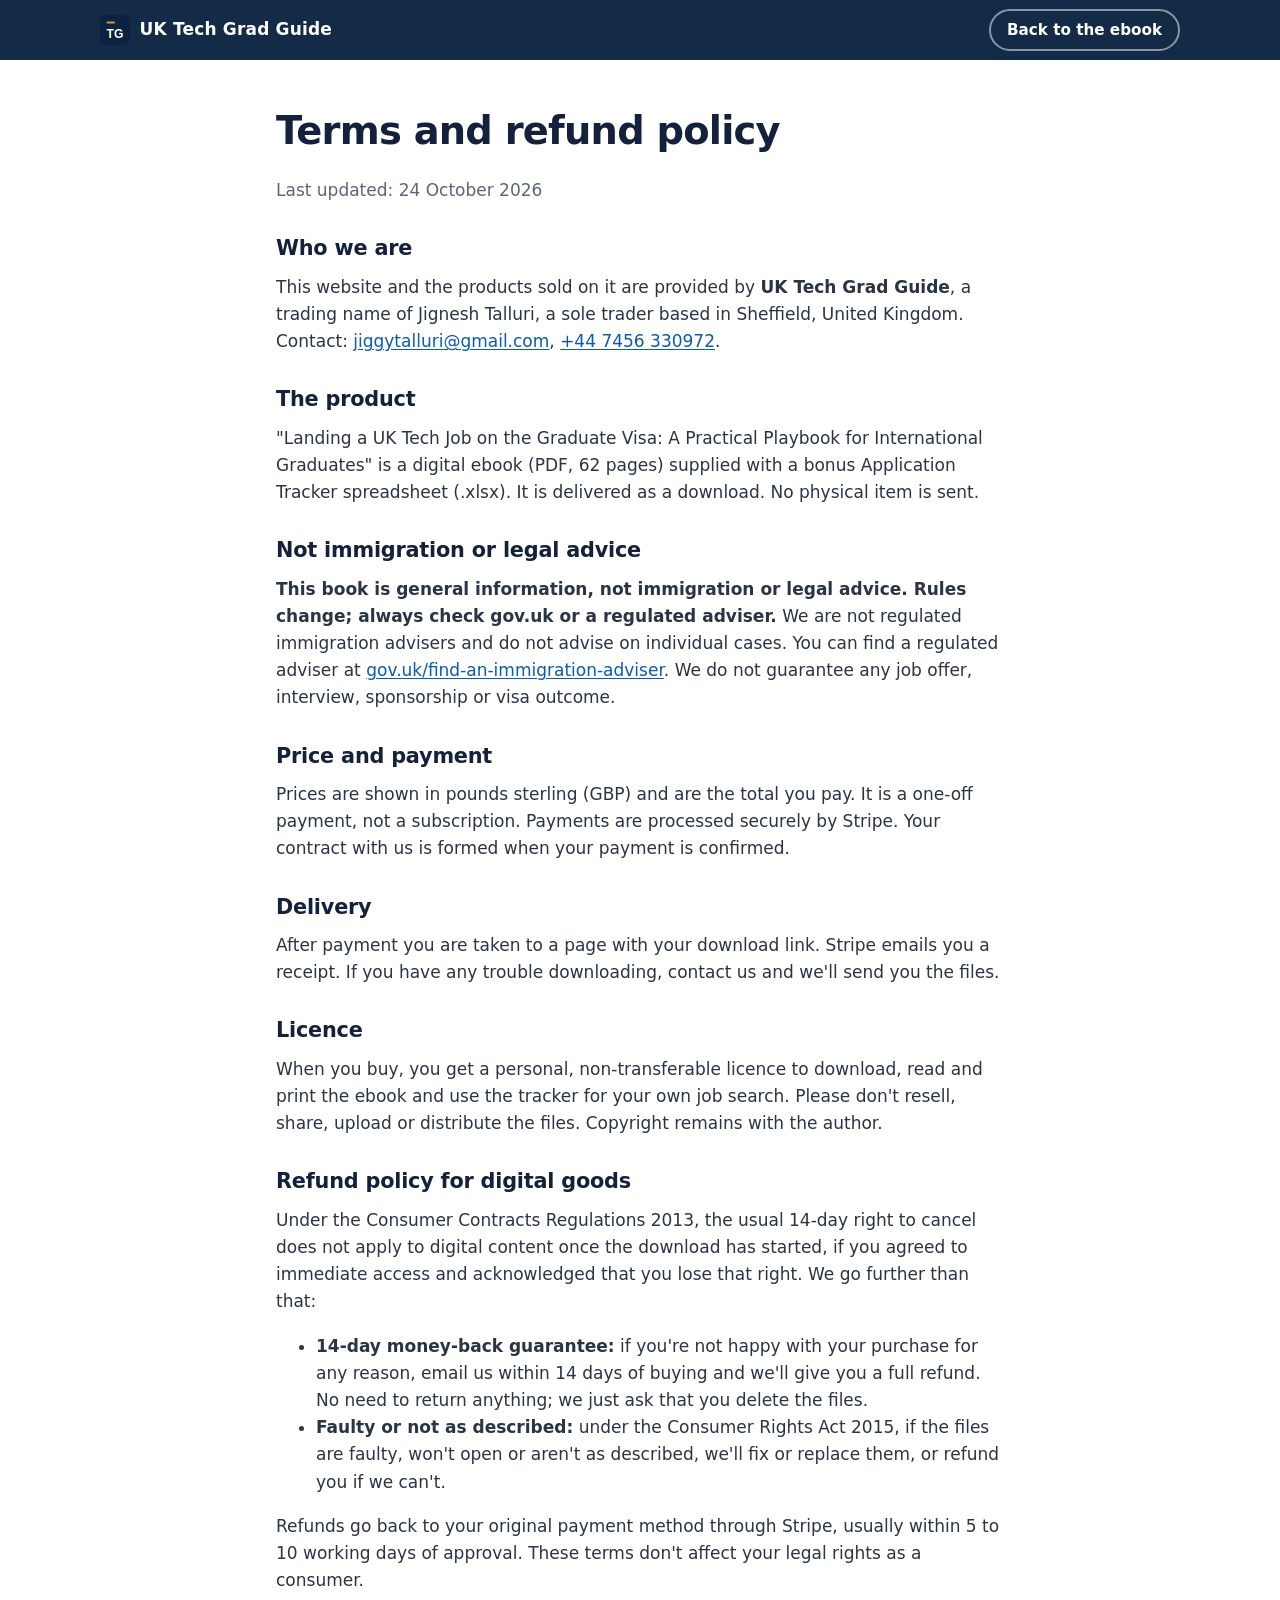
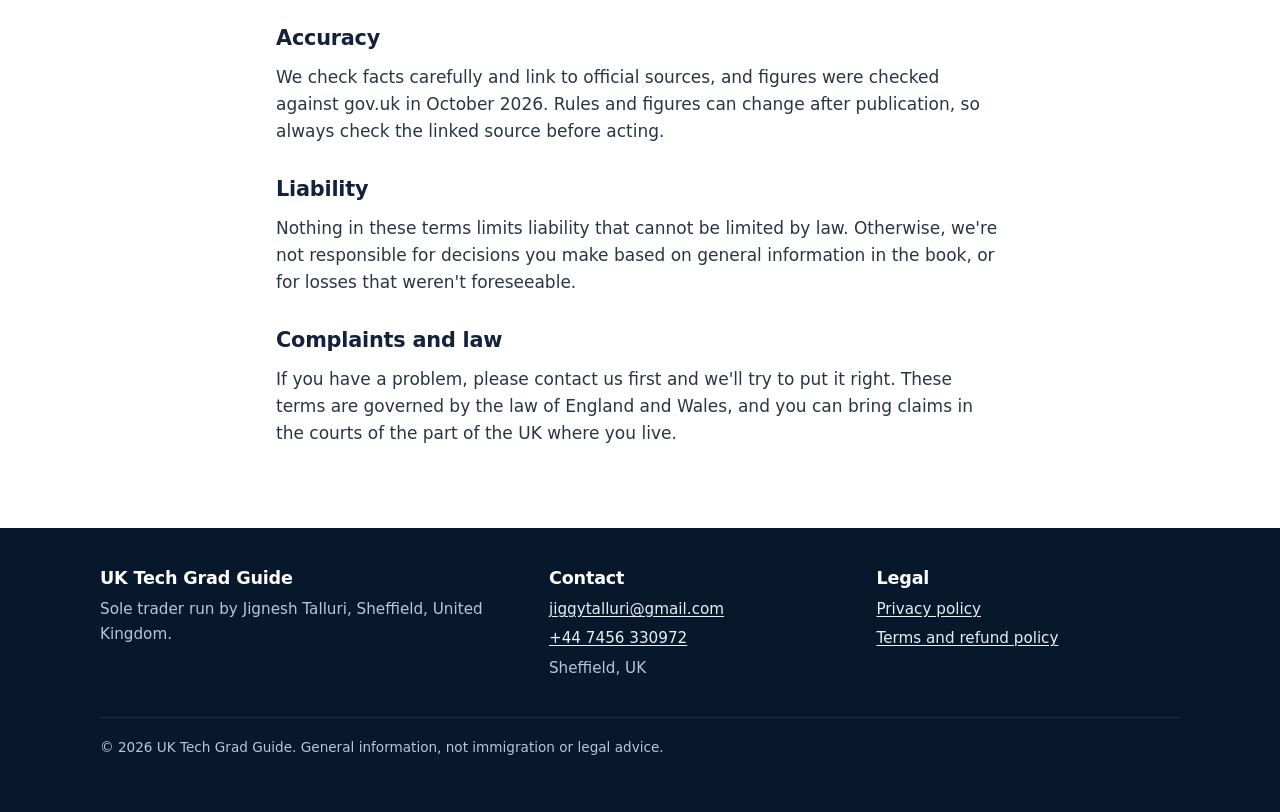
==== terms.html @ 5eda6a31 "Publish the UK Tech Grad Guide static site at the repository root. Keep the Stripe and download plac" ====
<!DOCTYPE html>
<html lang="en-GB">
<head>
<meta charset="utf-8">
<meta name="viewport" content="width=device-width, initial-scale=1">
<title>Terms and refund policy | UK Tech Grad Guide</title>
<meta name="description" content="Terms of sale and refund policy for UK Tech Grad Guide digital products.">
<meta name="theme-color" content="#0b2340">
<link rel="icon" href="assets/favicon.svg" type="image/svg+xml">
<link rel="stylesheet" href="assets/style.css">
</head>
<body>
<a class="skip" href="#main">Skip to content</a>
<header class="site-header">
  <div class="wrap">
    <a class="brand" href="index.html" aria-label="UK Tech Grad Guide, home">
      <img src="assets/favicon.svg" alt="" width="30" height="30">
      <span>UK Tech Grad Guide</span>
    </a>
    <a class="btn btn-sm btn-ghost" href="index.html">Back to the ebook</a>
  </div>
</header>
<main id="main" class="legal">
  <div class="wrap">
    <h1>Terms and refund policy</h1>
    <p class="updated">Last updated: 24 October 2026</p>

    <h2>Who we are</h2>
    <p>This website and the products sold on it are provided by <strong>UK Tech Grad Guide</strong>, a trading name of Jignesh Talluri, a sole trader based in Sheffield, United Kingdom. Contact: <a href="mailto:jiggytalluri@gmail.com">jiggytalluri@gmail.com</a>, <a href="tel:+447456330972">+44&nbsp;7456&nbsp;330972</a>.</p>

    <h2>The product</h2>
    <p>"Landing a UK Tech Job on the Graduate Visa: A Practical Playbook for International Graduates" is a digital ebook (PDF, 62 pages) supplied with a bonus Application Tracker spreadsheet (.xlsx). It is delivered as a download. No physical item is sent.</p>

    <h2>Not immigration or legal advice</h2>
    <p><strong>This book is general information, not immigration or legal advice. Rules change; always check gov.uk or a regulated adviser.</strong> We are not regulated immigration advisers and do not advise on individual cases. You can find a regulated adviser at <a href="https://www.gov.uk/find-an-immigration-adviser">gov.uk/find-an-immigration-adviser</a>. We do not guarantee any job offer, interview, sponsorship or visa outcome.</p>

    <h2>Price and payment</h2>
    <p>Prices are shown in pounds sterling (GBP) and are the total you pay. It is a one-off payment, not a subscription. Payments are processed securely by Stripe. Your contract with us is formed when your payment is confirmed.</p>

    <h2>Delivery</h2>
    <p>After payment you are taken to a page with your download link. Stripe emails you a receipt. If you have any trouble downloading, contact us and we'll send you the files.</p>

    <h2>Licence</h2>
    <p>When you buy, you get a personal, non-transferable licence to download, read and print the ebook and use the tracker for your own job search. Please don't resell, share, upload or distribute the files. Copyright remains with the author.</p>

    <h2 id="refunds">Refund policy for digital goods</h2>
    <p>Under the Consumer Contracts Regulations 2013, the usual 14-day right to cancel does not apply to digital content once the download has started, if you agreed to immediate access and acknowledged that you lose that right. We go further than that:</p>
    <ul>
      <li><strong>14-day money-back guarantee:</strong> if you're not happy with your purchase for any reason, email us within 14 days of buying and we'll give you a full refund. No need to return anything; we just ask that you delete the files.</li>
      <li><strong>Faulty or not as described:</strong> under the Consumer Rights Act 2015, if the files are faulty, won't open or aren't as described, we'll fix or replace them, or refund you if we can't.</li>
    </ul>
    <p>Refunds go back to your original payment method through Stripe, usually within 5 to 10 working days of approval. These terms don't affect your legal rights as a consumer.</p>

    <h2>Accuracy</h2>
    <p>We check facts carefully and link to official sources, and figures were checked against gov.uk in October 2026. Rules and figures can change after publication, so always check the linked source before acting.</p>

    <h2>Liability</h2>
    <p>Nothing in these terms limits liability that cannot be limited by law. Otherwise, we're not responsible for decisions you make based on general information in the book, or for losses that weren't foreseeable.</p>

    <h2>Complaints and law</h2>
    <p>If you have a problem, please contact us first and we'll try to put it right. These terms are governed by the law of England and Wales, and you can bring claims in the courts of the part of the UK where you live.</p>
  </div>
</main>
<footer class="site-footer">
  <div class="wrap">
    <div class="foot-grid">
      <div>
        <h2>UK Tech Grad Guide</h2>
        <p>Sole trader run by Jignesh Talluri, Sheffield, United Kingdom.</p>
      </div>
      <div>
        <h2>Contact</h2>
        <ul>
          <li><a href="mailto:jiggytalluri@gmail.com">jiggytalluri@gmail.com</a></li>
          <li><a href="tel:+447456330972">+44&nbsp;7456&nbsp;330972</a></li>
          <li>Sheffield, UK</li>
        </ul>
      </div>
      <div>
        <h2>Legal</h2>
        <ul>
          <li><a href="privacy.html">Privacy policy</a></li>
          <li><a href="terms.html">Terms and refund policy</a></li>
        </ul>
      </div>
    </div>
    <p class="copyright">© 2026 UK Tech Grad Guide. General information, not immigration or legal advice.</p>
  </div>
</footer>
</body>
</html>
---- assets/style.css ----
:root{
  --navy:#0b2340;--navy-2:#0f2f55;--ink:#14213d;--text:#2b3445;--muted:#5b6678;
  --bg:#ffffff;--soft:#f4f7fb;--line:#dde4ee;--accent:#f28c28;--accent-dk:#c86a0e;
  --teal:#2bb3a3;--radius:14px;--maxw:1120px;
  --font:system-ui,-apple-system,"Segoe UI",Roboto,"Inter","Helvetica Neue",Arial,sans-serif;
}
*,*::before,*::after{box-sizing:border-box}
html{scroll-behavior:smooth;-webkit-text-size-adjust:100%}
@media (prefers-reduced-motion:reduce){html{scroll-behavior:auto}*{transition:none!important}}
body{margin:0;font-family:var(--font);color:var(--text);background:var(--bg);line-height:1.6;font-size:1.0625rem}
img{max-width:100%;height:auto;display:block}
a{color:#0b5cad;text-underline-offset:2px}
a:hover{color:#063f78}
:focus-visible{outline:3px solid var(--accent);outline-offset:3px;border-radius:4px}
h1,h2,h3{color:var(--ink);line-height:1.2;margin:0 0 .6em}
h1{font-size:clamp(2rem,5.5vw,3.2rem);letter-spacing:-.02em}
h2{font-size:clamp(1.6rem,3.6vw,2.2rem);letter-spacing:-.01em}
h3{font-size:1.15rem}
p{margin:0 0 1em}
.wrap{max-width:var(--maxw);margin:0 auto;padding:0 1.25rem}
.skip{position:absolute;left:-999px;top:0;background:#fff;padding:.6rem 1rem;z-index:100}
.skip:focus{left:1rem;top:1rem}
.visually-hidden{position:absolute!important;width:1px;height:1px;overflow:hidden;clip:rect(0 0 0 0);white-space:nowrap}

/* header */
.site-header{position:sticky;top:0;z-index:50;background:rgba(11,35,64,.96);backdrop-filter:saturate(1.4) blur(6px);color:#fff}
.site-header .wrap{display:flex;align-items:center;justify-content:space-between;gap:1rem;min-height:60px}
.brand{display:flex;align-items:center;gap:.6rem;color:#fff;text-decoration:none;font-weight:800;letter-spacing:.01em}
.brand:hover{color:#fff}
.brand img{width:30px;height:30px}
.nav{display:none;gap:1.4rem}
.nav a{color:#d6e2f0;text-decoration:none;font-size:.95rem}
.nav a:hover{color:#fff}
@media (min-width:860px){.nav{display:flex}}

/* buttons */
.btn{display:inline-flex;align-items:center;justify-content:center;gap:.5rem;background:var(--accent);color:#1a1205;font-weight:800;text-decoration:none;padding:.85rem 1.4rem;border-radius:999px;border:2px solid var(--accent);transition:transform .15s,background .15s;min-height:48px}
.btn:hover{background:#ff9d3d;color:#1a1205;transform:translateY(-1px)}
.btn-sm{padding:.45rem 1rem;min-height:40px;font-size:.95rem}
.btn-ghost{background:transparent;color:#fff;border-color:rgba(255,255,255,.5)}
.btn-ghost:hover{background:rgba(255,255,255,.1);color:#fff}
.btn-lg{font-size:1.1rem;padding:1rem 1.8rem}

/* hero */
.hero{background:radial-gradient(1200px 500px at 80% 10%,#1d4a7a 0%,transparent 60%),linear-gradient(180deg,var(--navy) 0%,#07182d 100%);color:#e6eef8;padding:3rem 0 3.5rem;overflow:hidden}
.hero-grid{display:grid;gap:2.5rem;align-items:center}
@media (min-width:900px){.hero-grid{grid-template-columns:1.15fr .85fr}.hero{padding:4.5rem 0 5rem}}
.eyebrow{display:inline-block;font-size:.8rem;font-weight:800;letter-spacing:.14em;text-transform:uppercase;color:#8fe0d5;margin-bottom:1rem}
.hero h1{color:#fff}
.hero .sub{font-size:1.15rem;color:#c9d7e8;max-width:40rem}
.hero .brandline{font-weight:700;color:#fff}
.price{display:flex;align-items:baseline;gap:.75rem;flex-wrap:wrap;margin:1.5rem 0 1.2rem}
.price .now{font-size:2.4rem;font-weight:900;color:#fff}
.price .was{font-size:1.2rem;color:#9fb1c7}
.price .tag{font-size:.8rem;font-weight:800;text-transform:uppercase;letter-spacing:.08em;background:rgba(43,179,163,.18);color:#8fe0d5;border:1px solid rgba(143,224,213,.35);padding:.2rem .6rem;border-radius:999px}
.cta-row{display:flex;flex-wrap:wrap;gap:.8rem;align-items:center}
.fine{font-size:.9rem;color:#a9bbd0;margin-top:1rem}
.hero-facts{list-style:none;padding:0;margin:1.6rem 0 0;display:flex;flex-wrap:wrap;gap:.5rem 1.2rem;font-size:.95rem;color:#c9d7e8}
.hero-facts li::before{content:"✓";color:var(--teal);font-weight:900;margin-right:.4rem}
.cover{position:relative;max-width:360px;margin:0 auto;perspective:1200px}
.cover picture,.cover img{border-radius:6px 12px 12px 6px}
.cover img{box-shadow:0 30px 60px rgba(0,0,0,.5),0 0 0 1px rgba(255,255,255,.06);transform:rotateY(-8deg);transform-origin:left center}
.cover::before{content:"";position:absolute;left:0;top:0;bottom:0;width:10px;background:linear-gradient(90deg,rgba(0,0,0,.35),transparent);z-index:2;border-radius:6px 0 0 6px}

/* sections */
section{padding:4rem 0}
.section-soft{background:var(--soft)}
.lead{font-size:1.15rem;color:var(--muted);max-width:46rem}
.grid{display:grid;gap:1.2rem}
@media (min-width:700px){.grid-2{grid-template-columns:repeat(2,1fr)}.grid-3{grid-template-columns:repeat(3,1fr)}}
.card{background:#fff;border:1px solid var(--line);border-radius:var(--radius);padding:1.4rem}
.card h3{margin-bottom:.4rem}
.card p{margin:0;color:var(--muted)}
.icon{width:44px;height:44px;border-radius:12px;display:grid;place-items:center;background:#fff3e6;color:var(--accent-dk);font-size:1.3rem;margin-bottom:.8rem}
.notfor{margin-top:1.5rem;padding:1rem 1.2rem;border-left:4px solid var(--line);color:var(--muted);background:#fff;border-radius:0 10px 10px 0}

/* chapters */
.chapters{list-style:none;padding:0;margin:2rem 0 0;display:grid;gap:.8rem;counter-reset:ch}
@media (min-width:800px){.chapters{grid-template-columns:repeat(2,1fr)}}
.chapters li{display:flex;gap:1rem;background:#fff;border:1px solid var(--line);border-radius:12px;padding:1rem 1.1rem}
.chapters .num{flex:0 0 auto;width:2.4rem;height:2.4rem;border-radius:10px;background:var(--navy);color:#fff;display:grid;place-items:center;font-weight:800}
.chapters h3{font-size:1.02rem;margin:0 0 .2rem}
.chapters p{margin:0;font-size:.95rem;color:var(--muted)}

/* what you get */
.get{display:grid;gap:1.2rem}
@media (min-width:800px){.get{grid-template-columns:1fr 1fr}}
.get .card{padding:1.6rem}
.checks{list-style:none;padding:0;margin:1rem 0 0}
.checks li{padding-left:1.7rem;position:relative;margin:.45rem 0}
.checks li::before{content:"✓";position:absolute;left:0;color:var(--teal);font-weight:900}
.stats{display:grid;grid-template-columns:repeat(2,1fr);gap:.8rem;margin-top:1.5rem}
@media (min-width:700px){.stats{grid-template-columns:repeat(4,1fr)}}
.stat{background:var(--navy);color:#fff;border-radius:12px;padding:1rem;text-align:center}
.stat b{display:block;font-size:1.7rem;line-height:1.1}
.stat span{font-size:.85rem;color:#c3d2e4}

/* sample */
.sample{background:#fff;border:1px solid var(--line);border-radius:var(--radius);padding:1.5rem;max-width:52rem;margin:1.5rem auto 0;box-shadow:0 10px 30px rgba(20,33,61,.06)}
@media (min-width:700px){.sample{padding:2.2rem 2.6rem}}
.sample .chap{font-size:.8rem;font-weight:800;letter-spacing:.12em;text-transform:uppercase;color:var(--accent-dk)}
.sample h3{font-size:1.3rem;margin-top:.3rem}
.sample h4{margin:1.6rem 0 .5rem;color:var(--ink);font-size:1.05rem}
.ba{display:grid;gap:.8rem}
@media (min-width:700px){.ba{grid-template-columns:1fr 1fr}}
.ba blockquote{margin:0;padding:1rem 1.1rem;border-radius:10px;font-size:.97rem}
.ba .before{background:#fdf0f0;border-left:4px solid #d9534f}
.ba .after{background:#eefaf7;border-left:4px solid var(--teal)}
.ba .lbl{display:block;font-size:.75rem;font-weight:800;letter-spacing:.1em;text-transform:uppercase;margin-bottom:.35rem;color:var(--muted)}
.callout{background:#fff8ef;border:1px solid #f6d3ab;border-radius:10px;padding:1rem 1.1rem;margin:1.2rem 0}
.callout strong{color:var(--ink)}
.prompt{background:#0f1d33;color:#dce7f5;border-radius:10px;padding:1rem 1.1rem;font-family:ui-monospace,SFMono-Regular,Menlo,Consolas,monospace;font-size:.9rem;white-space:pre-wrap;overflow-wrap:anywhere}
.sample-end{text-align:center;margin-top:1.8rem;color:var(--muted)}

/* buy band */
.buy-band{background:linear-gradient(135deg,var(--navy) 0%,var(--navy-2) 100%);color:#e6eef8;text-align:center}
.buy-band h2{color:#fff}
.buy-band .price{justify-content:center}
.buy-band .fine{color:#b6c6d9}

/* disclaimer */
.disclaimer{background:#fff8ef;border:2px solid var(--accent);border-radius:var(--radius);padding:1.2rem 1.4rem;margin:0 0 2rem}
.disclaimer p{margin:.3rem 0 0}
.disclaimer strong{color:var(--ink)}

/* faq */
.faq{max-width:52rem}
.faq details{border:1px solid var(--line);border-radius:12px;background:#fff;margin:.7rem 0}
.faq summary{cursor:pointer;padding:1rem 1.2rem;font-weight:700;color:var(--ink);list-style:none;display:flex;justify-content:space-between;gap:1rem}
.faq summary::-webkit-details-marker{display:none}
.faq summary::after{content:"+";font-size:1.4rem;line-height:1;color:var(--accent-dk)}
.faq details[open] summary::after{content:"–"}
.faq .ans{padding:0 1.2rem 1.1rem;color:var(--text)}
.faq .ans p:last-child{margin:0}

/* contact */
.contact-grid{display:grid;gap:1rem}
@media (min-width:700px){.contact-grid{grid-template-columns:repeat(3,1fr)}}
.contact-grid .card a{font-weight:700;word-break:break-word}

/* footer */
.site-footer{background:#07182d;color:#b7c6d8;padding:2.5rem 0;font-size:.95rem}
.site-footer a{color:#e6eef8}
.foot-grid{display:grid;gap:1.5rem}
@media (min-width:800px){.foot-grid{grid-template-columns:1.4fr 1fr 1fr}}
.site-footer h2{font-size:1.1rem;color:#fff;margin-bottom:.5rem}
.site-footer ul{list-style:none;padding:0;margin:0}
.site-footer li{margin:.3rem 0}
.copyright{border-top:1px solid rgba(255,255,255,.1);margin-top:2rem;padding-top:1.2rem;font-size:.85rem}

/* sticky mobile buy */
.mobile-buy{position:fixed;left:0;right:0;bottom:0;z-index:40;background:rgba(7,24,45,.97);padding:.6rem 1rem calc(.6rem + env(safe-area-inset-bottom));display:flex;align-items:center;justify-content:space-between;gap:1rem;color:#fff;transform:translateY(110%);transition:transform .25s}
.mobile-buy.show{transform:none}
.mobile-buy .p{font-weight:800}
.mobile-buy .p s{color:#9fb1c7;font-weight:400;margin-left:.3rem;font-size:.9rem}
@media (min-width:860px){.mobile-buy{display:none}}

/* legal pages */
.legal{padding:3rem 0 4rem}
.legal .wrap{max-width:48rem}
.legal h1{font-size:clamp(1.8rem,4vw,2.4rem)}
.legal h2{font-size:1.3rem;margin-top:2rem}
.legal .updated{color:var(--muted)}
.thanks{padding:4rem 0;text-align:center}
.thanks .wrap{max-width:40rem}
.thanks .tick{width:72px;height:72px;border-radius:50%;background:#eefaf7;color:var(--teal);display:grid;place-items:center;font-size:2.2rem;margin:0 auto 1.2rem;border:2px solid var(--teal)}
.thanks .card{text-align:left;margin-top:2rem}
.mt-1{margin-top:1rem}.mt-15{margin-top:1.5rem}.mt-2{margin-top:2rem}
.muted{color:var(--muted)}.center{margin-left:auto;margin-right:auto}.left{text-align:left}
.h-sm{font-size:1.15rem}
ul.stats{list-style:none;padding:0}
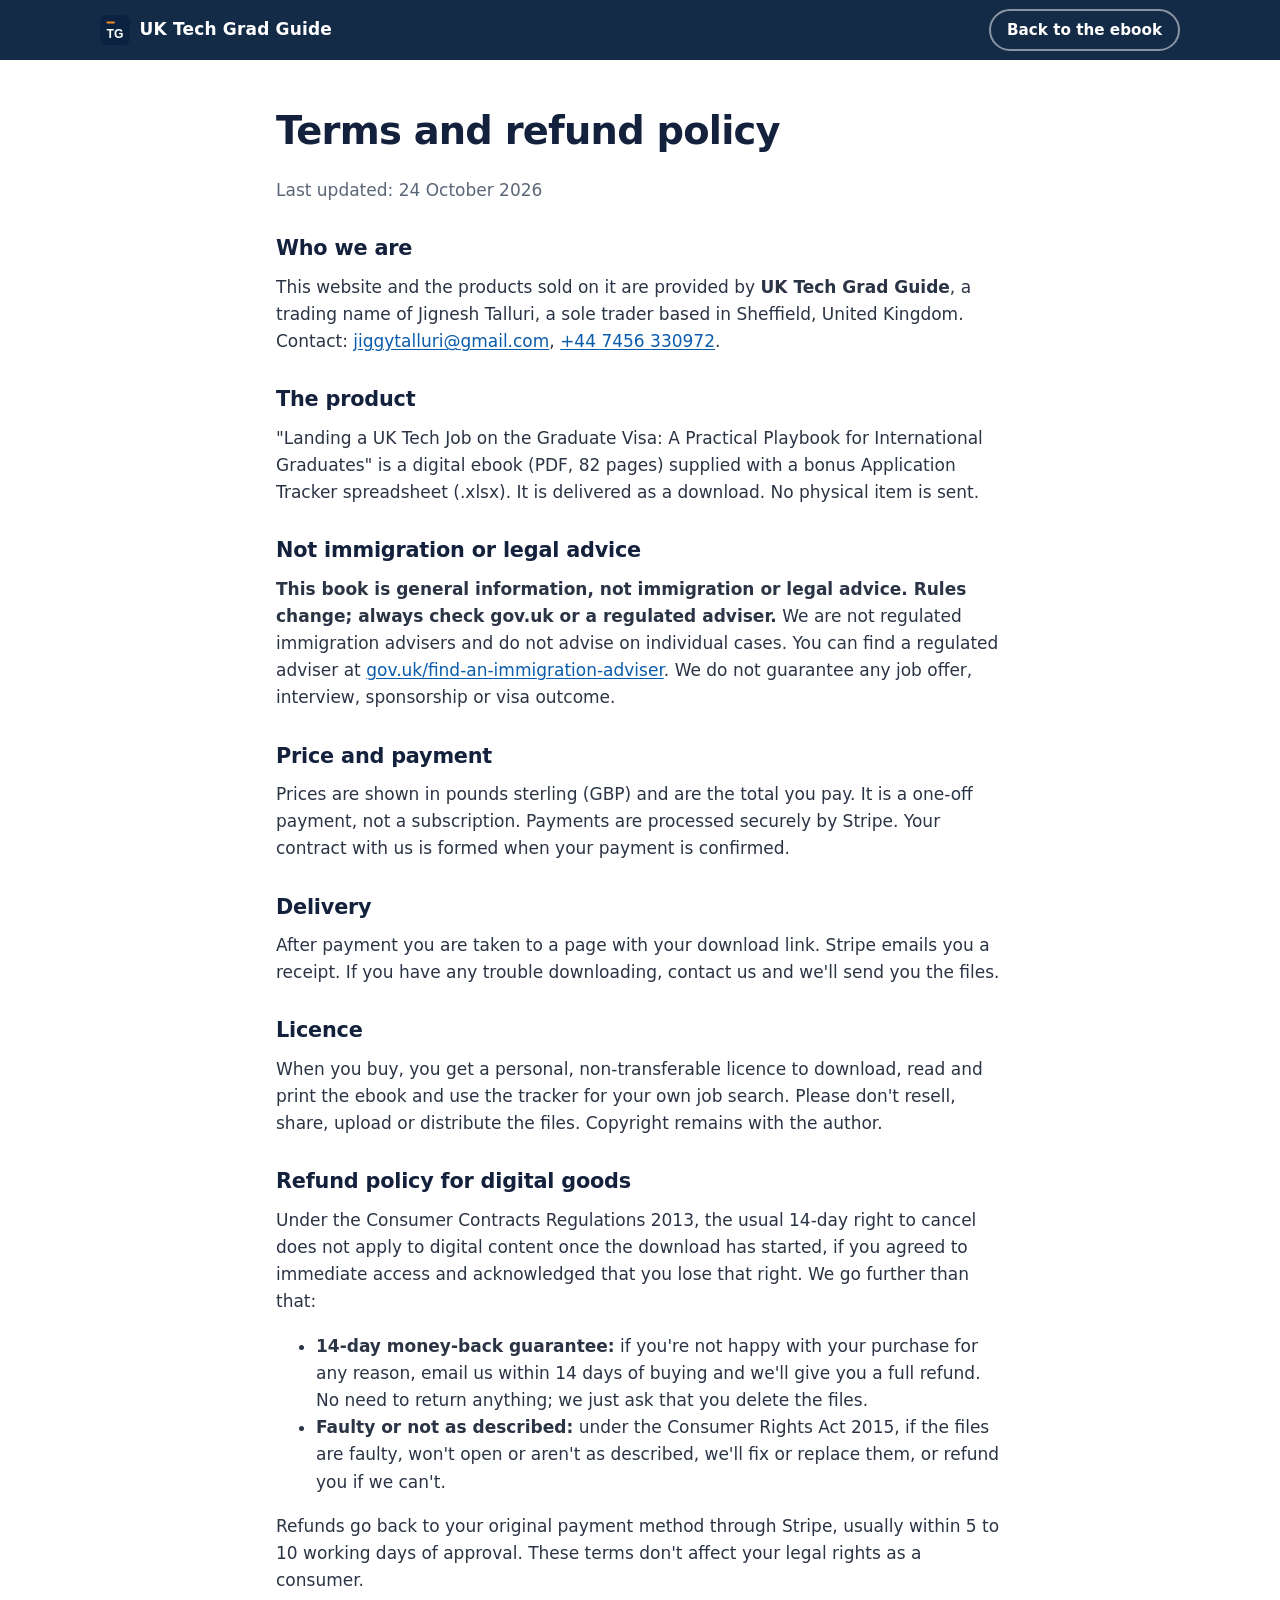
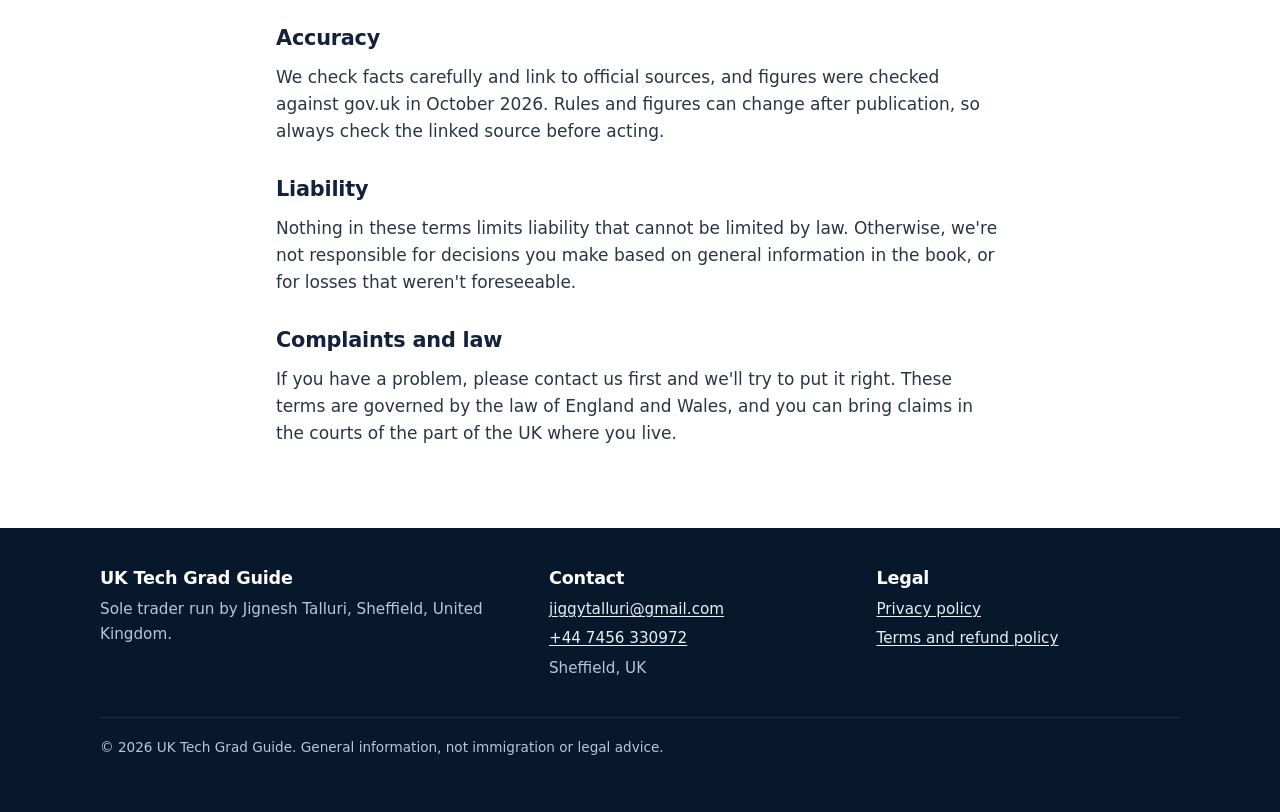
==== commit d593b540: "Update the sales copy for the expanded 82-page, 13-chapter ebook. Add the 2026 visa-route chapter an" ====
--- a/terms.html
+++ b/terms.html
@@ -29,7 +29,7 @@
     <p>This website and the products sold on it are provided by <strong>UK Tech Grad Guide</strong>, a trading name of Jignesh Talluri, a sole trader based in Sheffield, United Kingdom. Contact: <a href="mailto:jiggytalluri@gmail.com">jiggytalluri@gmail.com</a>, <a href="tel:+447456330972">+44&nbsp;7456&nbsp;330972</a>.</p>
 
     <h2>The product</h2>
-    <p>"Landing a UK Tech Job on the Graduate Visa: A Practical Playbook for International Graduates" is a digital ebook (PDF, 62 pages) supplied with a bonus Application Tracker spreadsheet (.xlsx). It is delivered as a download. No physical item is sent.</p>
+    <p>"Landing a UK Tech Job on the Graduate Visa: A Practical Playbook for International Graduates" is a digital ebook (PDF, 82 pages) supplied with a bonus Application Tracker spreadsheet (.xlsx). It is delivered as a download. No physical item is sent.</p>
 
     <h2>Not immigration or legal advice</h2>
     <p><strong>This book is general information, not immigration or legal advice. Rules change; always check gov.uk or a regulated adviser.</strong> We are not regulated immigration advisers and do not advise on individual cases. You can find a regulated adviser at <a href="https://www.gov.uk/find-an-immigration-adviser">gov.uk/find-an-immigration-adviser</a>. We do not guarantee any job offer, interview, sponsorship or visa outcome.</p>
